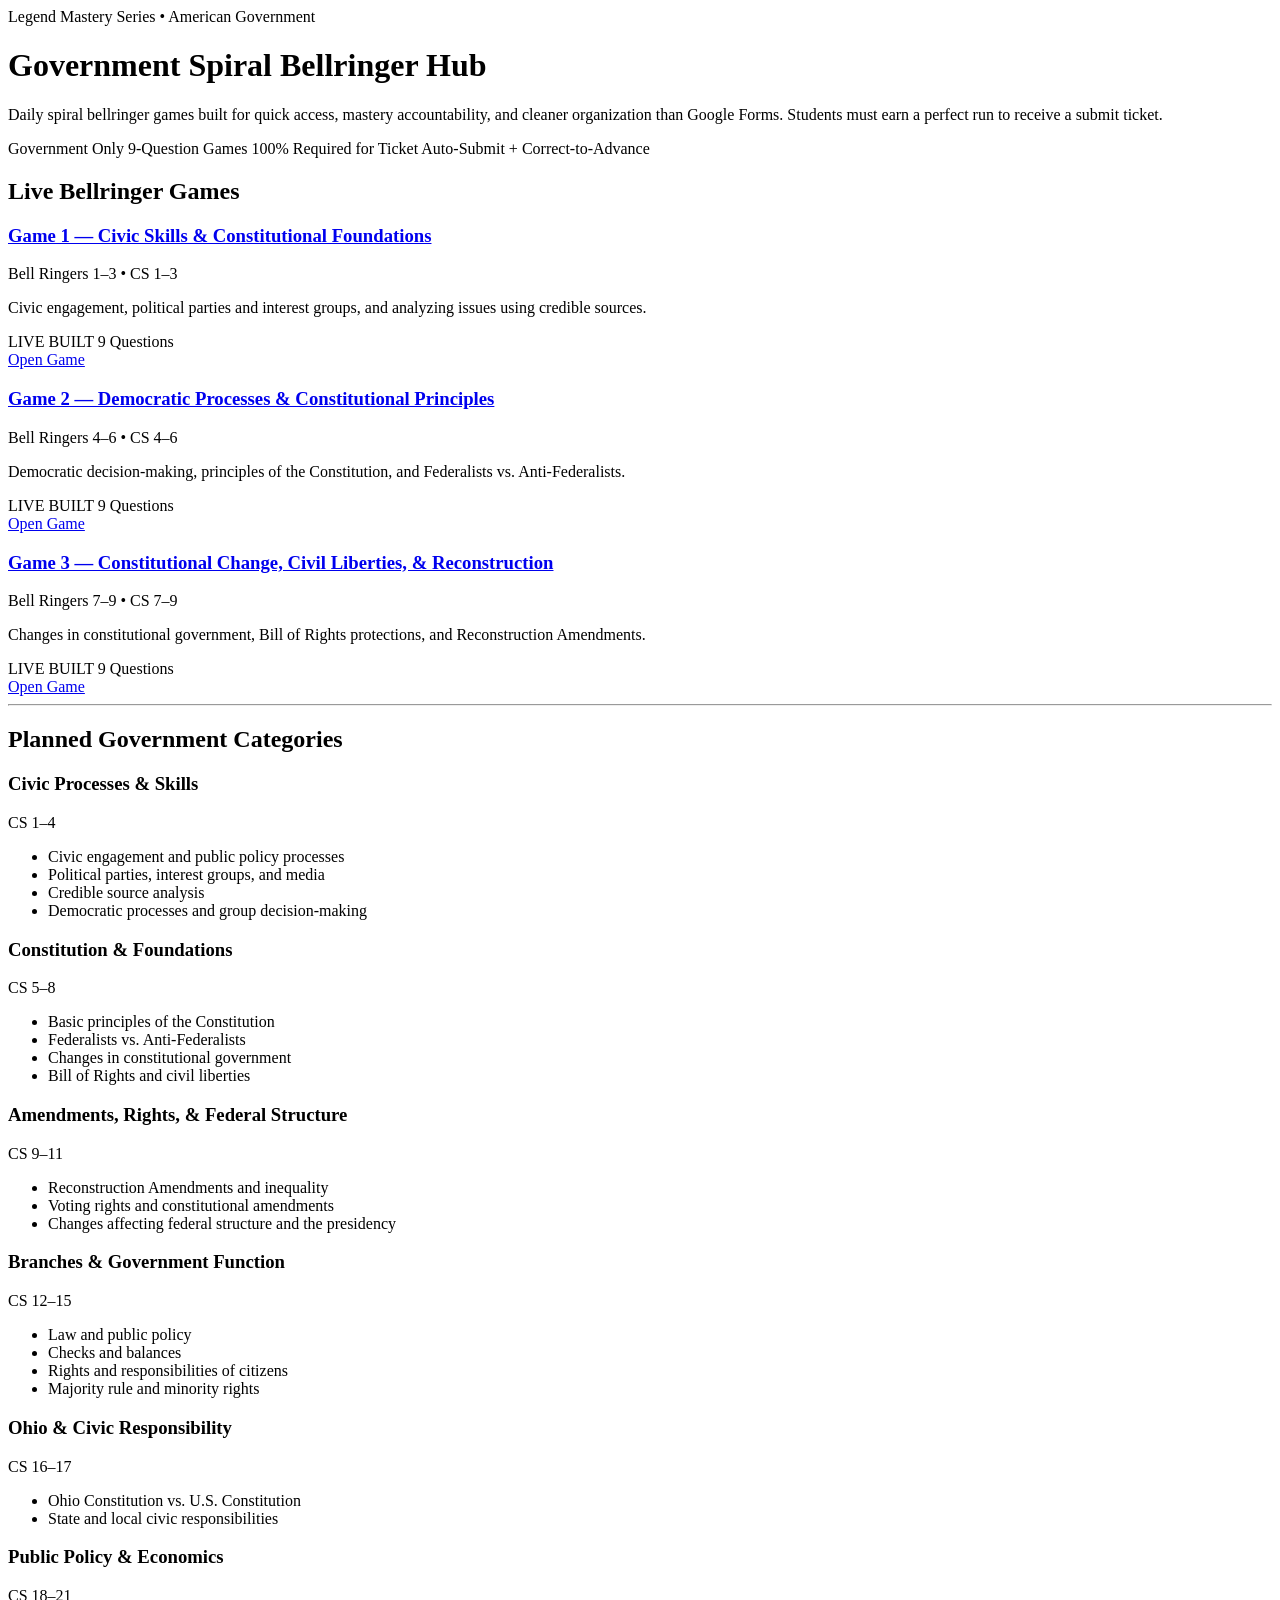
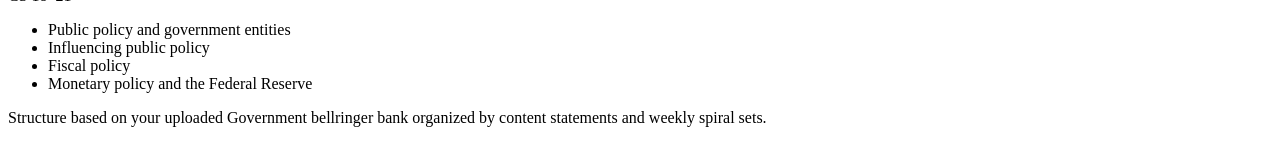
==== index.html @ 6141ea3e "Create index.html" ====
<!doctype html>
<html lang="en">
<head>
  <meta charset="utf-8" />
  <meta name="viewport" content="width=device-width,initial-scale=1" />
  <title>Government Spiral Bellringer Hub — Legend Mastery Series</title>
  <link rel="stylesheet" href="styles.css" />
</head>
<body>
  <div class="wrap">

    <header class="hero">
      <div class="kicker">Legend Mastery Series • American Government</div>
      <h1>Government Spiral Bellringer Hub</h1>
      <p class="sub">
        Daily spiral bellringer games built for quick access, mastery accountability, and cleaner organization than Google Forms.
        Students must earn a perfect run to receive a submit ticket.
      </p>

      <div class="pills">
        <span class="pill">Government Only</span>
        <span class="pill">9-Question Games</span>
        <span class="pill">100% Required for Ticket</span>
        <span class="pill">Auto-Submit + Correct-to-Advance</span>
      </div>
    </header>

    <section>
      <h2 class="section-title">Live Bellringer Games</h2>
      <div class="grid">

        <article class="repo-card">
          <h3><a href="games/gov-bellringer-game-1.html">Game 1 — Civic Skills & Constitutional Foundations</a></h3>
          <p class="small">
            Bell Ringers 1–3 • CS 1–3
          </p>
          <p class="muted">
            Civic engagement, political parties and interest groups, and analyzing issues using credible sources.
          </p>
          <div class="status-row">
            <span class="tag live">LIVE</span>
            <span class="tag built">BUILT</span>
            <span class="tag">9 Questions</span>
          </div>
          <div class="btn-row">
            <a class="btn" href="games/gov-bellringer-game-1.html">Open Game</a>
          </div>
        </article>

        <article class="repo-card">
          <h3><a href="games/gov-bellringer-game-2.html">Game 2 — Democratic Processes & Constitutional Principles</a></h3>
          <p class="small">
            Bell Ringers 4–6 • CS 4–6
          </p>
          <p class="muted">
            Democratic decision-making, principles of the Constitution, and Federalists vs. Anti-Federalists.
          </p>
          <div class="status-row">
            <span class="tag live">LIVE</span>
            <span class="tag built">BUILT</span>
            <span class="tag">9 Questions</span>
          </div>
          <div class="btn-row">
            <a class="btn" href="games/gov-bellringer-game-2.html">Open Game</a>
          </div>
        </article>

        <article class="repo-card">
          <h3><a href="games/gov-bellringer-game-3.html">Game 3 — Constitutional Change, Civil Liberties, & Reconstruction</a></h3>
          <p class="small">
            Bell Ringers 7–9 • CS 7–9
          </p>
          <p class="muted">
            Changes in constitutional government, Bill of Rights protections, and Reconstruction Amendments.
          </p>
          <div class="status-row">
            <span class="tag live">LIVE</span>
            <span class="tag built">BUILT</span>
            <span class="tag">9 Questions</span>
          </div>
          <div class="btn-row">
            <a class="btn" href="games/gov-bellringer-game-3.html">Open Game</a>
          </div>
        </article>

      </div>
    </section>

    <hr class="sep" />

    <section>
      <h2 class="section-title">Planned Government Categories</h2>
      <div class="grid">

        <article class="repo-card">
          <h3>Civic Processes & Skills</h3>
          <p class="muted">CS 1–4</p>
          <ul>
            <li>Civic engagement and public policy processes</li>
            <li>Political parties, interest groups, and media</li>
            <li>Credible source analysis</li>
            <li>Democratic processes and group decision-making</li>
          </ul>
        </article>

        <article class="repo-card">
          <h3>Constitution & Foundations</h3>
          <p class="muted">CS 5–8</p>
          <ul>
            <li>Basic principles of the Constitution</li>
            <li>Federalists vs. Anti-Federalists</li>
            <li>Changes in constitutional government</li>
            <li>Bill of Rights and civil liberties</li>
          </ul>
        </article>

        <article class="repo-card">
          <h3>Amendments, Rights, & Federal Structure</h3>
          <p class="muted">CS 9–11</p>
          <ul>
            <li>Reconstruction Amendments and inequality</li>
            <li>Voting rights and constitutional amendments</li>
            <li>Changes affecting federal structure and the presidency</li>
          </ul>
        </article>

        <article class="repo-card">
          <h3>Branches & Government Function</h3>
          <p class="muted">CS 12–15</p>
          <ul>
            <li>Law and public policy</li>
            <li>Checks and balances</li>
            <li>Rights and responsibilities of citizens</li>
            <li>Majority rule and minority rights</li>
          </ul>
        </article>

        <article class="repo-card">
          <h3>Ohio & Civic Responsibility</h3>
          <p class="muted">CS 16–17</p>
          <ul>
            <li>Ohio Constitution vs. U.S. Constitution</li>
            <li>State and local civic responsibilities</li>
          </ul>
        </article>

        <article class="repo-card">
          <h3>Public Policy & Economics</h3>
          <p class="muted">CS 18–21</p>
          <ul>
            <li>Public policy and government entities</li>
            <li>Influencing public policy</li>
            <li>Fiscal policy</li>
            <li>Monetary policy and the Federal Reserve</li>
          </ul>
        </article>

      </div>
    </section>

    <p class="footer-note">
      Structure based on your uploaded Government bellringer bank organized by content statements and weekly spiral sets.
    </p>
  </div>
</body>
</html>
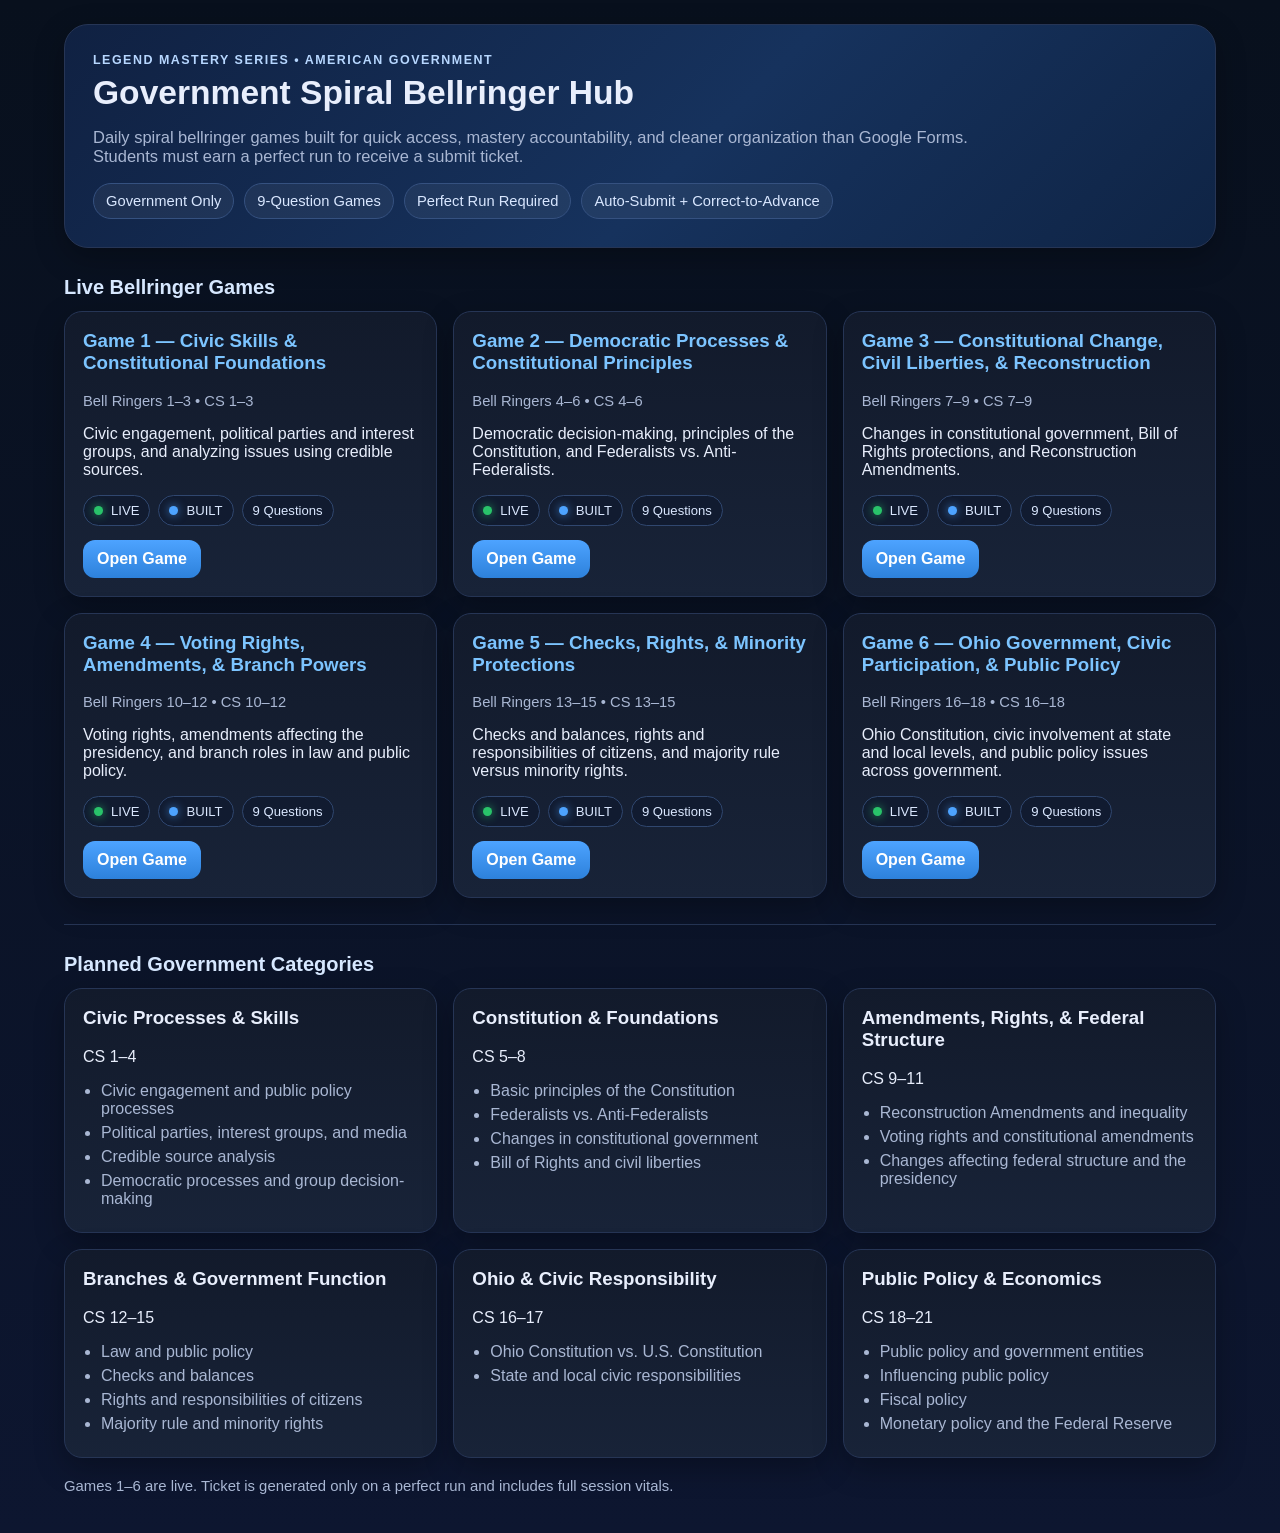
==== commit 5e908a46: "Revise game details and add new game entries Updated game descriptions and added new games." ====
--- a/index.html
+++ b/index.html
@@ -20,7 +20,7 @@
       <div class="pills">
         <span class="pill">Government Only</span>
         <span class="pill">9-Question Games</span>
-        <span class="pill">100% Required for Ticket</span>
+        <span class="pill">Perfect Run Required</span>
         <span class="pill">Auto-Submit + Correct-to-Advance</span>
       </div>
     </header>
@@ -31,56 +31,50 @@
 
         <article class="repo-card">
           <h3><a href="games/gov-bellringer-game-1.html">Game 1 — Civic Skills & Constitutional Foundations</a></h3>
-          <p class="small">
-            Bell Ringers 1–3 • CS 1–3
-          </p>
-          <p class="muted">
-            Civic engagement, political parties and interest groups, and analyzing issues using credible sources.
-          </p>
-          <div class="status-row">
-            <span class="tag live">LIVE</span>
-            <span class="tag built">BUILT</span>
-            <span class="tag">9 Questions</span>
-          </div>
-          <div class="btn-row">
-            <a class="btn" href="games/gov-bellringer-game-1.html">Open Game</a>
-          </div>
+          <p class="small">Bell Ringers 1–3 • CS 1–3</p>
+          <p class="muted">Civic engagement, political parties and interest groups, and analyzing issues using credible sources.</p>
+          <div class="status-row"><span class="tag live">LIVE</span><span class="tag built">BUILT</span><span class="tag">9 Questions</span></div>
+          <div class="btn-row"><a class="btn" href="games/gov-bellringer-game-1.html">Open Game</a></div>
         </article>
 
         <article class="repo-card">
           <h3><a href="games/gov-bellringer-game-2.html">Game 2 — Democratic Processes & Constitutional Principles</a></h3>
-          <p class="small">
-            Bell Ringers 4–6 • CS 4–6
-          </p>
-          <p class="muted">
-            Democratic decision-making, principles of the Constitution, and Federalists vs. Anti-Federalists.
-          </p>
-          <div class="status-row">
-            <span class="tag live">LIVE</span>
-            <span class="tag built">BUILT</span>
-            <span class="tag">9 Questions</span>
-          </div>
-          <div class="btn-row">
-            <a class="btn" href="games/gov-bellringer-game-2.html">Open Game</a>
-          </div>
+          <p class="small">Bell Ringers 4–6 • CS 4–6</p>
+          <p class="muted">Democratic decision-making, principles of the Constitution, and Federalists vs. Anti-Federalists.</p>
+          <div class="status-row"><span class="tag live">LIVE</span><span class="tag built">BUILT</span><span class="tag">9 Questions</span></div>
+          <div class="btn-row"><a class="btn" href="games/gov-bellringer-game-2.html">Open Game</a></div>
         </article>
 
         <article class="repo-card">
           <h3><a href="games/gov-bellringer-game-3.html">Game 3 — Constitutional Change, Civil Liberties, & Reconstruction</a></h3>
-          <p class="small">
-            Bell Ringers 7–9 • CS 7–9
-          </p>
-          <p class="muted">
-            Changes in constitutional government, Bill of Rights protections, and Reconstruction Amendments.
-          </p>
-          <div class="status-row">
-            <span class="tag live">LIVE</span>
-            <span class="tag built">BUILT</span>
-            <span class="tag">9 Questions</span>
-          </div>
-          <div class="btn-row">
-            <a class="btn" href="games/gov-bellringer-game-3.html">Open Game</a>
-          </div>
+          <p class="small">Bell Ringers 7–9 • CS 7–9</p>
+          <p class="muted">Changes in constitutional government, Bill of Rights protections, and Reconstruction Amendments.</p>
+          <div class="status-row"><span class="tag live">LIVE</span><span class="tag built">BUILT</span><span class="tag">9 Questions</span></div>
+          <div class="btn-row"><a class="btn" href="games/gov-bellringer-game-3.html">Open Game</a></div>
+        </article>
+
+        <article class="repo-card">
+          <h3><a href="games/gov-bellringer-game-4.html">Game 4 — Voting Rights, Amendments, & Branch Powers</a></h3>
+          <p class="small">Bell Ringers 10–12 • CS 10–12</p>
+          <p class="muted">Voting rights, amendments affecting the presidency, and branch roles in law and public policy.</p>
+          <div class="status-row"><span class="tag live">LIVE</span><span class="tag built">BUILT</span><span class="tag">9 Questions</span></div>
+          <div class="btn-row"><a class="btn" href="games/gov-bellringer-game-4.html">Open Game</a></div>
+        </article>
+
+        <article class="repo-card">
+          <h3><a href="games/gov-bellringer-game-5.html">Game 5 — Checks, Rights, & Minority Protections</a></h3>
+          <p class="small">Bell Ringers 13–15 • CS 13–15</p>
+          <p class="muted">Checks and balances, rights and responsibilities of citizens, and majority rule versus minority rights.</p>
+          <div class="status-row"><span class="tag live">LIVE</span><span class="tag built">BUILT</span><span class="tag">9 Questions</span></div>
+          <div class="btn-row"><a class="btn" href="games/gov-bellringer-game-5.html">Open Game</a></div>
+        </article>
+
+        <article class="repo-card">
+          <h3><a href="games/gov-bellringer-game-6.html">Game 6 — Ohio Government, Civic Participation, & Public Policy</a></h3>
+          <p class="small">Bell Ringers 16–18 • CS 16–18</p>
+          <p class="muted">Ohio Constitution, civic involvement at state and local levels, and public policy issues across government.</p>
+          <div class="status-row"><span class="tag live">LIVE</span><span class="tag built">BUILT</span><span class="tag">9 Questions</span></div>
+          <div class="btn-row"><a class="btn" href="games/gov-bellringer-game-6.html">Open Game</a></div>
         </article>
 
       </div>
@@ -159,7 +153,7 @@
     </section>
 
     <p class="footer-note">
-      Structure based on your uploaded Government bellringer bank organized by content statements and weekly spiral sets.
+      Games 1–6 are live. Ticket is generated only on a perfect run and includes full session vitals.
     </p>
   </div>
 </body>
--- a/styles.css
+++ b/styles.css
@@ -0,0 +1,174 @@
+:root{
+  --bg:#0b1220;
+  --panel:#121a2b;
+  --panel-2:#182338;
+  --text:#e8eefc;
+  --muted:#a9b7d3;
+  --line:#263555;
+  --accent:#4da3ff;
+  --accent-2:#7cc4ff;
+  --good:#29c36a;
+  --bad:#ff6b6b;
+  --warn:#ffcc66;
+  --shadow:0 10px 30px rgba(0,0,0,.28);
+  --radius:18px;
+}
+*{box-sizing:border-box}
+html,body{margin:0;padding:0}
+body{
+  font-family:Arial,Helvetica,sans-serif;
+  background:linear-gradient(180deg,#08101d 0%,#0d1630 100%);
+  color:var(--text);
+}
+a{color:var(--accent-2);text-decoration:none}
+a:hover{text-decoration:underline}
+.wrap{max-width:1200px;margin:0 auto;padding:24px}
+.hero{
+  background:linear-gradient(135deg,#102142 0%,#16325d 55%,#0f2445 100%);
+  border:1px solid var(--line);
+  border-radius:24px;
+  padding:28px;
+  box-shadow:var(--shadow);
+  margin-bottom:22px;
+}
+.kicker{
+  color:#b7d7ff;
+  text-transform:uppercase;
+  letter-spacing:.12em;
+  font-size:.78rem;
+  font-weight:700;
+  margin-bottom:8px;
+}
+h1{margin:0 0 10px;font-size:2.1rem;line-height:1.1}
+.sub{color:var(--muted);font-size:1.03rem;max-width:900px}
+.pills{display:flex;gap:10px;flex-wrap:wrap;margin-top:16px}
+.pill{
+  display:inline-flex;align-items:center;gap:8px;
+  padding:9px 12px;border:1px solid #355180;background:rgba(255,255,255,.05);
+  border-radius:999px;color:#d9e7ff;font-size:.92rem
+}
+.grid{
+  display:grid;
+  grid-template-columns:repeat(auto-fit,minmax(300px,1fr));
+  gap:16px;
+}
+.repo-card{
+  background:linear-gradient(180deg,var(--panel) 0%,var(--panel-2) 100%);
+  border:1px solid var(--line);
+  border-radius:var(--radius);
+  padding:18px;
+  box-shadow:var(--shadow);
+}
+.repo-card h2,.repo-card h3{margin-top:0}
+.repo-card ul{margin:10px 0 0 18px;color:var(--muted);padding:0}
+.repo-card li{margin:6px 0}
+.btn-row{display:flex;gap:10px;flex-wrap:wrap;margin-top:14px}
+.btn{
+  display:inline-block;padding:10px 14px;border-radius:12px;
+  background:linear-gradient(180deg,#4da3ff 0%,#2d81db 100%);
+  color:#fff;font-weight:700;border:none
+}
+.btn.secondary{
+  background:#1b2740;border:1px solid #36517f;color:#dbe8ff
+}
+.status-row{display:flex;gap:8px;flex-wrap:wrap;margin-top:10px}
+.tag{
+  display:inline-flex;align-items:center;gap:8px;
+  font-size:.82rem;padding:7px 10px;border-radius:999px;
+  border:1px solid #30476f;background:#111b30;color:#dbe8ff
+}
+.tag.live::before{
+  content:"";
+  width:9px;height:9px;border-radius:50%;background:var(--good);
+  box-shadow:0 0 10px rgba(41,195,106,.8);
+}
+.tag.built::before{
+  content:"";
+  width:9px;height:9px;border-radius:50%;background:var(--accent);
+  box-shadow:0 0 10px rgba(77,163,255,.75);
+}
+.section-title{
+  margin:28px 0 12px;
+  font-size:1.25rem;
+  color:#d7e8ff;
+}
+.footer-note{margin-top:20px;color:var(--muted);font-size:.93rem}
+.small{font-size:.92rem;color:var(--muted)}
+hr.sep{
+  border:none;border-top:1px solid var(--line);margin:26px 0;
+}
+
+/* Game shell */
+.game-wrap{max-width:980px;margin:0 auto;padding:20px}
+.panel{
+  background:linear-gradient(180deg,var(--panel) 0%,var(--panel-2) 100%);
+  border:1px solid var(--line);
+  border-radius:22px;
+  padding:18px;
+  box-shadow:var(--shadow);
+}
+.hidden{display:none !important}
+.center{text-align:center}
+.topbar{
+  display:flex;justify-content:space-between;gap:12px;flex-wrap:wrap;align-items:center;
+  margin-bottom:14px;
+}
+.hud{
+  display:grid;
+  grid-template-columns:repeat(auto-fit,minmax(140px,1fr));
+  gap:10px;
+  margin:14px 0 18px;
+}
+.hud-card{
+  background:#0f1728;border:1px solid #2a3d63;border-radius:16px;padding:12px;
+}
+.hud-label{color:var(--muted);font-size:.8rem;text-transform:uppercase;letter-spacing:.08em}
+.hud-value{font-size:1.15rem;font-weight:700;margin-top:5px}
+.q-card{
+  background:#0f1728;border:1px solid #2a3d63;border-radius:18px;padding:18px;
+}
+.stem{font-size:1.15rem;line-height:1.45;margin-bottom:14px}
+.choices{display:grid;gap:10px}
+.choice{
+  width:100%;text-align:left;padding:14px 16px;border-radius:14px;
+  background:#15213a;border:1px solid #30466f;color:var(--text);cursor:pointer;
+  transition:transform .08s ease, border-color .08s ease, background .08s ease;
+  font-size:1rem;
+}
+.choice:hover{transform:translateY(-1px);border-color:#4e76b3}
+.choice.correct{border-color:rgba(41,195,106,.9);background:rgba(41,195,106,.13)}
+.choice.incorrect{border-color:rgba(255,107,107,.9);background:rgba(255,107,107,.11)}
+.msg{
+  margin-top:14px;padding:13px 14px;border-radius:14px;border:1px solid transparent;
+  line-height:1.45
+}
+.msg.good{background:rgba(41,195,106,.12);border-color:rgba(41,195,106,.45)}
+.msg.bad{background:rgba(255,107,107,.11);border-color:rgba(255,107,107,.4)}
+.msg.warn{background:rgba(255,204,102,.10);border-color:rgba(255,204,102,.35)}
+.input-row{display:flex;gap:10px;flex-wrap:wrap;justify-content:center;margin-top:16px}
+input[type="text"]{
+  min-width:280px;max-width:420px;width:100%;
+  padding:12px 14px;border-radius:12px;border:1px solid #385381;background:#091224;color:var(--text)
+}
+.ticket{
+  max-width:760px;margin:18px auto 0;
+  background:#0f1728;border:1px solid #36517f;border-radius:18px;padding:18px;
+}
+.ticket-grid{
+  display:grid;grid-template-columns:repeat(auto-fit,minmax(180px,1fr));gap:10px;margin-top:12px
+}
+.ticket-item{
+  background:#121d33;border:1px solid #2f456f;border-radius:14px;padding:12px
+}
+.notice{
+  margin-top:14px;color:#ffd37a
+}
+.error-box{
+  margin-top:18px;padding:12px;border-radius:14px;border:1px solid rgba(255,107,107,.4);
+  background:rgba(255,107,107,.1);color:#ffd6d6;white-space:pre-wrap
+}
+.back-link{margin-bottom:14px;display:inline-block}
+@media (max-width:700px){
+  h1{font-size:1.7rem}
+  .wrap,.game-wrap{padding:14px}
+}
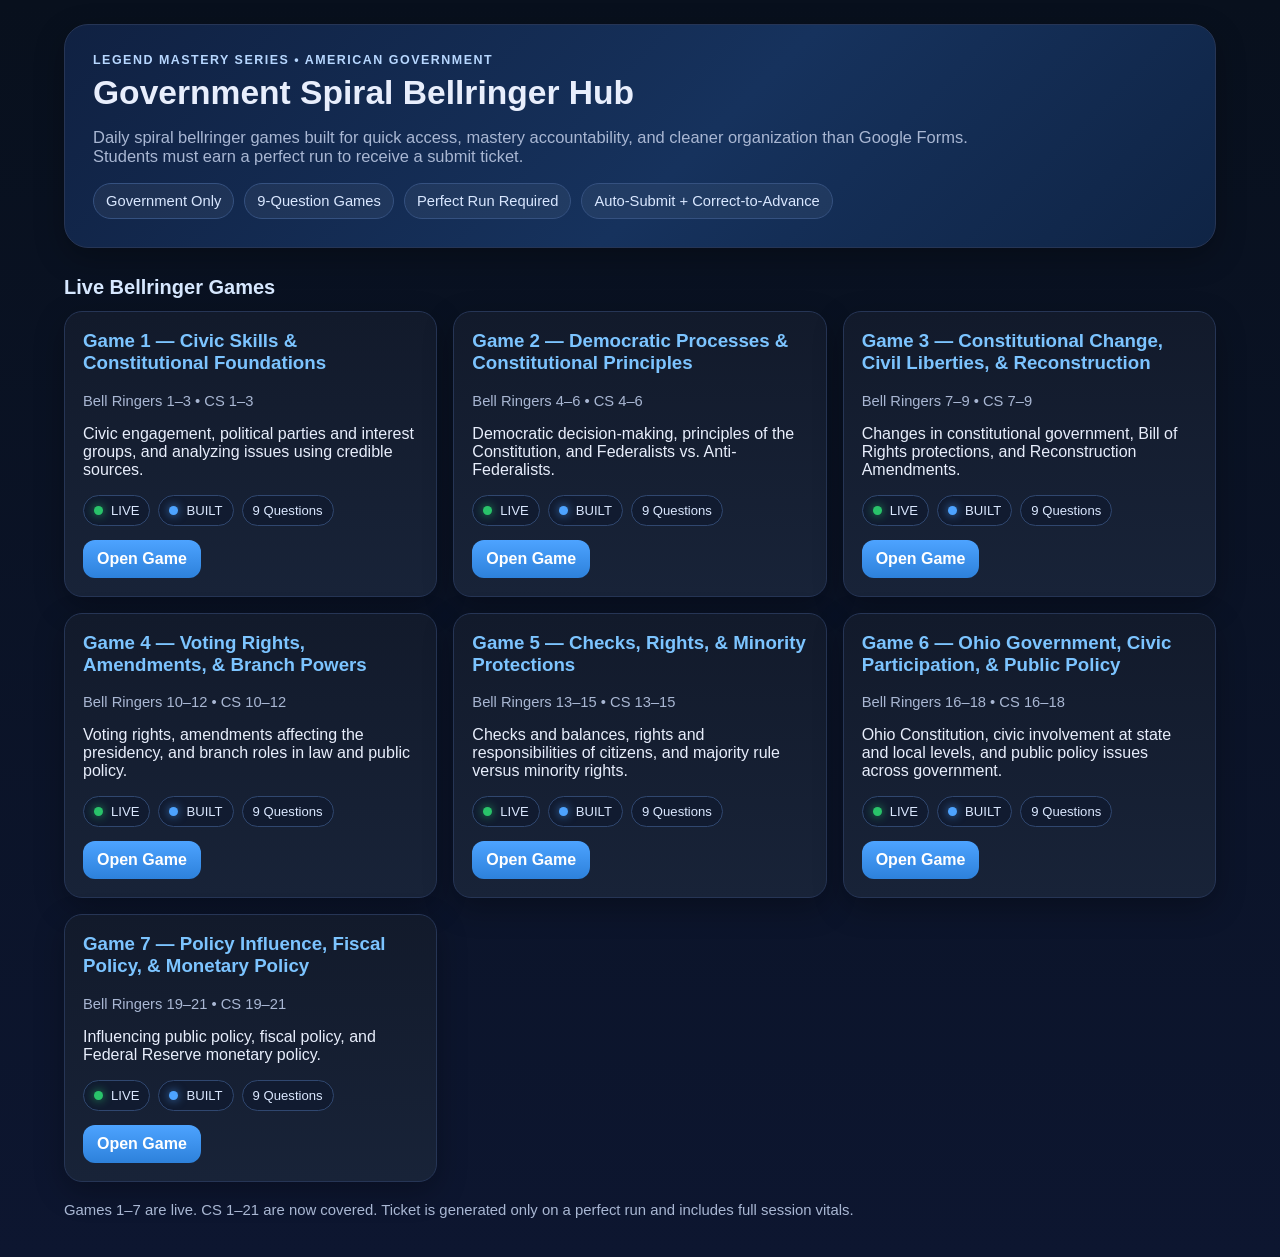
==== commit 165718f8: "Update index.html" ====
--- a/index.html
+++ b/index.html
@@ -1,160 +1,82 @@
 <!doctype html>
 <html lang="en">
 <head>
-  <meta charset="utf-8" />
-  <meta name="viewport" content="width=device-width,initial-scale=1" />
-  <title>Government Spiral Bellringer Hub — Legend Mastery Series</title>
-  <link rel="stylesheet" href="styles.css" />
+<meta charset="utf-8" />
+<meta name="viewport" content="width=device-width,initial-scale=1" />
+<title>Government Spiral Bellringer Hub — Legend Mastery Series</title>
+<link rel="stylesheet" href="styles.css" />
 </head>
 <body>
-  <div class="wrap">
+<div class="wrap">
+<header class="hero">
+<div class="kicker">Legend Mastery Series • American Government</div>
+<h1>Government Spiral Bellringer Hub</h1>
+<p class="sub">Daily spiral bellringer games built for quick access, mastery accountability, and cleaner organization than Google Forms. Students must earn a perfect run to receive a submit ticket.</p>
+<div class="pills"><span class="pill">Government Only</span><span class="pill">9-Question Games</span><span class="pill">Perfect Run Required</span><span class="pill">Auto-Submit + Correct-to-Advance</span></div>
+</header>
+<section>
+<h2 class="section-title">Live Bellringer Games</h2>
+<div class="grid">
 
-    <header class="hero">
-      <div class="kicker">Legend Mastery Series • American Government</div>
-      <h1>Government Spiral Bellringer Hub</h1>
-      <p class="sub">
-        Daily spiral bellringer games built for quick access, mastery accountability, and cleaner organization than Google Forms.
-        Students must earn a perfect run to receive a submit ticket.
-      </p>
+<article class="repo-card">
+<h3><a href="games/gov-bellringer-game-1.html">Game 1 — Civic Skills & Constitutional Foundations</a></h3>
+<p class="small">Bell Ringers 1–3 • CS 1–3</p>
+<p class="muted">Civic engagement, political parties and interest groups, and analyzing issues using credible sources.</p>
+<div class="status-row"><span class="tag live">LIVE</span><span class="tag built">BUILT</span><span class="tag">9 Questions</span></div>
+<div class="btn-row"><a class="btn" href="games/gov-bellringer-game-1.html">Open Game</a></div>
+</article>
 
-      <div class="pills">
-        <span class="pill">Government Only</span>
-        <span class="pill">9-Question Games</span>
-        <span class="pill">Perfect Run Required</span>
-        <span class="pill">Auto-Submit + Correct-to-Advance</span>
-      </div>
-    </header>
+<article class="repo-card">
+<h3><a href="games/gov-bellringer-game-2.html">Game 2 — Democratic Processes & Constitutional Principles</a></h3>
+<p class="small">Bell Ringers 4–6 • CS 4–6</p>
+<p class="muted">Democratic decision-making, principles of the Constitution, and Federalists vs. Anti-Federalists.</p>
+<div class="status-row"><span class="tag live">LIVE</span><span class="tag built">BUILT</span><span class="tag">9 Questions</span></div>
+<div class="btn-row"><a class="btn" href="games/gov-bellringer-game-2.html">Open Game</a></div>
+</article>
 
-    <section>
-      <h2 class="section-title">Live Bellringer Games</h2>
-      <div class="grid">
+<article class="repo-card">
+<h3><a href="games/gov-bellringer-game-3.html">Game 3 — Constitutional Change, Civil Liberties, & Reconstruction</a></h3>
+<p class="small">Bell Ringers 7–9 • CS 7–9</p>
+<p class="muted">Changes in constitutional government, Bill of Rights protections, and Reconstruction Amendments.</p>
+<div class="status-row"><span class="tag live">LIVE</span><span class="tag built">BUILT</span><span class="tag">9 Questions</span></div>
+<div class="btn-row"><a class="btn" href="games/gov-bellringer-game-3.html">Open Game</a></div>
+</article>
 
-        <article class="repo-card">
-          <h3><a href="games/gov-bellringer-game-1.html">Game 1 — Civic Skills & Constitutional Foundations</a></h3>
-          <p class="small">Bell Ringers 1–3 • CS 1–3</p>
-          <p class="muted">Civic engagement, political parties and interest groups, and analyzing issues using credible sources.</p>
-          <div class="status-row"><span class="tag live">LIVE</span><span class="tag built">BUILT</span><span class="tag">9 Questions</span></div>
-          <div class="btn-row"><a class="btn" href="games/gov-bellringer-game-1.html">Open Game</a></div>
-        </article>
+<article class="repo-card">
+<h3><a href="games/gov-bellringer-game-4.html">Game 4 — Voting Rights, Amendments, & Branch Powers</a></h3>
+<p class="small">Bell Ringers 10–12 • CS 10–12</p>
+<p class="muted">Voting rights, amendments affecting the presidency, and branch roles in law and public policy.</p>
+<div class="status-row"><span class="tag live">LIVE</span><span class="tag built">BUILT</span><span class="tag">9 Questions</span></div>
+<div class="btn-row"><a class="btn" href="games/gov-bellringer-game-4.html">Open Game</a></div>
+</article>
 
-        <article class="repo-card">
-          <h3><a href="games/gov-bellringer-game-2.html">Game 2 — Democratic Processes & Constitutional Principles</a></h3>
-          <p class="small">Bell Ringers 4–6 • CS 4–6</p>
-          <p class="muted">Democratic decision-making, principles of the Constitution, and Federalists vs. Anti-Federalists.</p>
-          <div class="status-row"><span class="tag live">LIVE</span><span class="tag built">BUILT</span><span class="tag">9 Questions</span></div>
-          <div class="btn-row"><a class="btn" href="games/gov-bellringer-game-2.html">Open Game</a></div>
-        </article>
+<article class="repo-card">
+<h3><a href="games/gov-bellringer-game-5.html">Game 5 — Checks, Rights, & Minority Protections</a></h3>
+<p class="small">Bell Ringers 13–15 • CS 13–15</p>
+<p class="muted">Checks and balances, rights and responsibilities of citizens, and majority rule versus minority rights.</p>
+<div class="status-row"><span class="tag live">LIVE</span><span class="tag built">BUILT</span><span class="tag">9 Questions</span></div>
+<div class="btn-row"><a class="btn" href="games/gov-bellringer-game-5.html">Open Game</a></div>
+</article>
 
-        <article class="repo-card">
-          <h3><a href="games/gov-bellringer-game-3.html">Game 3 — Constitutional Change, Civil Liberties, & Reconstruction</a></h3>
-          <p class="small">Bell Ringers 7–9 • CS 7–9</p>
-          <p class="muted">Changes in constitutional government, Bill of Rights protections, and Reconstruction Amendments.</p>
-          <div class="status-row"><span class="tag live">LIVE</span><span class="tag built">BUILT</span><span class="tag">9 Questions</span></div>
-          <div class="btn-row"><a class="btn" href="games/gov-bellringer-game-3.html">Open Game</a></div>
-        </article>
+<article class="repo-card">
+<h3><a href="games/gov-bellringer-game-6.html">Game 6 — Ohio Government, Civic Participation, & Public Policy</a></h3>
+<p class="small">Bell Ringers 16–18 • CS 16–18</p>
+<p class="muted">Ohio Constitution, civic involvement at state and local levels, and public policy issues across government.</p>
+<div class="status-row"><span class="tag live">LIVE</span><span class="tag built">BUILT</span><span class="tag">9 Questions</span></div>
+<div class="btn-row"><a class="btn" href="games/gov-bellringer-game-6.html">Open Game</a></div>
+</article>
 
-        <article class="repo-card">
-          <h3><a href="games/gov-bellringer-game-4.html">Game 4 — Voting Rights, Amendments, & Branch Powers</a></h3>
-          <p class="small">Bell Ringers 10–12 • CS 10–12</p>
-          <p class="muted">Voting rights, amendments affecting the presidency, and branch roles in law and public policy.</p>
-          <div class="status-row"><span class="tag live">LIVE</span><span class="tag built">BUILT</span><span class="tag">9 Questions</span></div>
-          <div class="btn-row"><a class="btn" href="games/gov-bellringer-game-4.html">Open Game</a></div>
-        </article>
+<article class="repo-card">
+<h3><a href="games/gov-bellringer-game-7.html">Game 7 — Policy Influence, Fiscal Policy, & Monetary Policy</a></h3>
+<p class="small">Bell Ringers 19–21 • CS 19–21</p>
+<p class="muted">Influencing public policy, fiscal policy, and Federal Reserve monetary policy.</p>
+<div class="status-row"><span class="tag live">LIVE</span><span class="tag built">BUILT</span><span class="tag">9 Questions</span></div>
+<div class="btn-row"><a class="btn" href="games/gov-bellringer-game-7.html">Open Game</a></div>
+</article>
 
-        <article class="repo-card">
-          <h3><a href="games/gov-bellringer-game-5.html">Game 5 — Checks, Rights, & Minority Protections</a></h3>
-          <p class="small">Bell Ringers 13–15 • CS 13–15</p>
-          <p class="muted">Checks and balances, rights and responsibilities of citizens, and majority rule versus minority rights.</p>
-          <div class="status-row"><span class="tag live">LIVE</span><span class="tag built">BUILT</span><span class="tag">9 Questions</span></div>
-          <div class="btn-row"><a class="btn" href="games/gov-bellringer-game-5.html">Open Game</a></div>
-        </article>
-
-        <article class="repo-card">
-          <h3><a href="games/gov-bellringer-game-6.html">Game 6 — Ohio Government, Civic Participation, & Public Policy</a></h3>
-          <p class="small">Bell Ringers 16–18 • CS 16–18</p>
-          <p class="muted">Ohio Constitution, civic involvement at state and local levels, and public policy issues across government.</p>
-          <div class="status-row"><span class="tag live">LIVE</span><span class="tag built">BUILT</span><span class="tag">9 Questions</span></div>
-          <div class="btn-row"><a class="btn" href="games/gov-bellringer-game-6.html">Open Game</a></div>
-        </article>
-
-      </div>
-    </section>
-
-    <hr class="sep" />
-
-    <section>
-      <h2 class="section-title">Planned Government Categories</h2>
-      <div class="grid">
-
-        <article class="repo-card">
-          <h3>Civic Processes & Skills</h3>
-          <p class="muted">CS 1–4</p>
-          <ul>
-            <li>Civic engagement and public policy processes</li>
-            <li>Political parties, interest groups, and media</li>
-            <li>Credible source analysis</li>
-            <li>Democratic processes and group decision-making</li>
-          </ul>
-        </article>
-
-        <article class="repo-card">
-          <h3>Constitution & Foundations</h3>
-          <p class="muted">CS 5–8</p>
-          <ul>
-            <li>Basic principles of the Constitution</li>
-            <li>Federalists vs. Anti-Federalists</li>
-            <li>Changes in constitutional government</li>
-            <li>Bill of Rights and civil liberties</li>
-          </ul>
-        </article>
-
-        <article class="repo-card">
-          <h3>Amendments, Rights, & Federal Structure</h3>
-          <p class="muted">CS 9–11</p>
-          <ul>
-            <li>Reconstruction Amendments and inequality</li>
-            <li>Voting rights and constitutional amendments</li>
-            <li>Changes affecting federal structure and the presidency</li>
-          </ul>
-        </article>
-
-        <article class="repo-card">
-          <h3>Branches & Government Function</h3>
-          <p class="muted">CS 12–15</p>
-          <ul>
-            <li>Law and public policy</li>
-            <li>Checks and balances</li>
-            <li>Rights and responsibilities of citizens</li>
-            <li>Majority rule and minority rights</li>
-          </ul>
-        </article>
-
-        <article class="repo-card">
-          <h3>Ohio & Civic Responsibility</h3>
-          <p class="muted">CS 16–17</p>
-          <ul>
-            <li>Ohio Constitution vs. U.S. Constitution</li>
-            <li>State and local civic responsibilities</li>
-          </ul>
-        </article>
-
-        <article class="repo-card">
-          <h3>Public Policy & Economics</h3>
-          <p class="muted">CS 18–21</p>
-          <ul>
-            <li>Public policy and government entities</li>
-            <li>Influencing public policy</li>
-            <li>Fiscal policy</li>
-            <li>Monetary policy and the Federal Reserve</li>
-          </ul>
-        </article>
-
-      </div>
-    </section>
-
-    <p class="footer-note">
-      Games 1–6 are live. Ticket is generated only on a perfect run and includes full session vitals.
-    </p>
-  </div>
+</div>
+</section>
+<p class="footer-note">Games 1–7 are live. CS 1–21 are now covered. Ticket is generated only on a perfect run and includes full session vitals.</p>
+</div>
 </body>
 </html>
